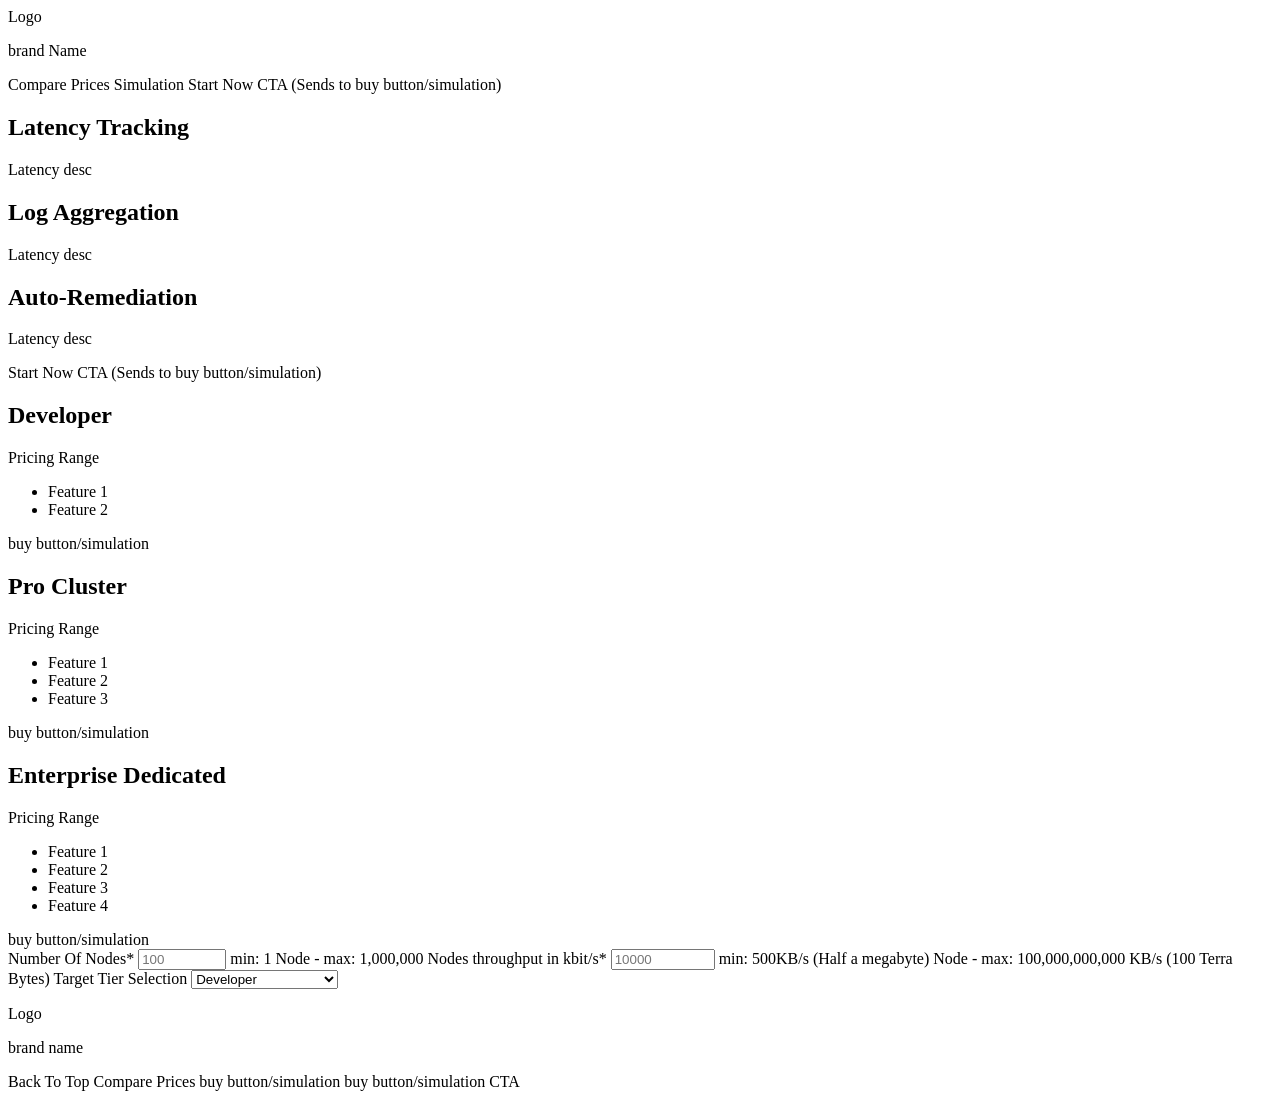
==== index.html @ 8c716d6b "Original Skeleton Structure Preformatted skeleton structure from assignment 1a." ====
<html>
    <!--Header Section-->
    <header>

        <span>
            <p>Logo</p>
            <p>brand Name</p>
        </span>
    <nav>
        <a>Compare Prices</a>
        <a>Simulation</a>
        <a>Start Now CTA (Sends to buy button/simulation)</a>
    </nav>
    </header>

    <main>
        <!--Hero-->
        <section> 
            <div>

                <h2>Latency Tracking</h2>
                <p>Latency desc</p>

                <h2>Log Aggregation</h2>
                <p>Latency desc</p>

                <h2>Auto-Remediation</h2>
                <p>Latency desc</p>
            </div>
            <a>Start Now CTA (Sends to buy button/simulation)</a>

        </section>
<!--Compare Prices Div-->
        <div> 
            <article>
                <h2>Developer</h2>
                <p>Pricing Range</p>

                <ul>
                    <li>Feature 1</li>
                    <li>Feature 2</li>
                </ul>  
                
                <a>buy button/simulation </a>
            </article> 

            <article> 
                <h2>Pro Cluster</h2>
                <p>Pricing Range</p>

                <ul>
                    <li>Feature 1</li>
                    <li>Feature 2</li>
                    <li>Feature 3</li>
                </ul>

                <a>buy button/simulation</a>
            </article>

            <article>
                <h2>Enterprise Dedicated</h2>
                <p>Pricing Range</p>

                <ul>
                    <li>Feature 1</li>
                    <li>Feature 2</li>
                    <li>Feature 3</li>
                    <li>Feature 4</li>
                </ul>

                <a>buy button/simulation</a>
            </article>
        </div>
    
        <!--buy button/simulation-->
        <section>
             <form action="#" method="post" class="lead-form">

                <label for="number-of-nodes" class="form-label">Number Of Nodes<span class="required-mark">*</span></label>
                    <!--id is corrosponds to the form labels "for". name is the label the server will see-->
                    <input
                    type="number"
                    name="numeberOfNodes"
                    id="number-of-nodes"
                    class="form-control"
                    min="1"
                    max="1000000"
                    step="1"
                    placeholder="100"
                    required>
                    <span class="input-hint">min: 1 Node - max: 1,000,000 Nodes</span>

                <label for="throughput" class="form-label">throughput in kbit/s<span class="required-mark">*</span></label>
                    <!--id is corrosponds to the form labels "for". name is the label the server will see-->
                    <input
                    type="number"
                    name="throughput"
                    id="throughput"
                    class="form-control"
                    min="500"
                    max="100000000"
                    step="500"
                    placeholder="10000"
                    required>
                    <span class="input-hint">min: 500KB/s (Half a megabyte) Node - max: 100,000,000,000 KB/s (100 Terra Bytes)</span>

                <label for="service-tier" class="form-label">Target Tier Selection</label>
                    <select name="serviceTier" id="service-tier" class="form-control">
                        <option value="developer">Developer</option>
                        <option value="pro-cluster">Pro Cluster</option>
                        <option value="enterprise-dedicated">Enterprise Dedicated</option>
                    </select>
            </form>

        </section>
    </main>
    <!--Footer Section-->
    <footer>
        <span>
            <p> Logo</p>
            <p> brand name</p>
            <nav>
                <a> Back To Top</a>
                <a> Compare Prices</a>
                <a> buy button/simulation</a>
                <a> buy button/simulation CTA</a>
            </nav>
        </span>
    </footer>
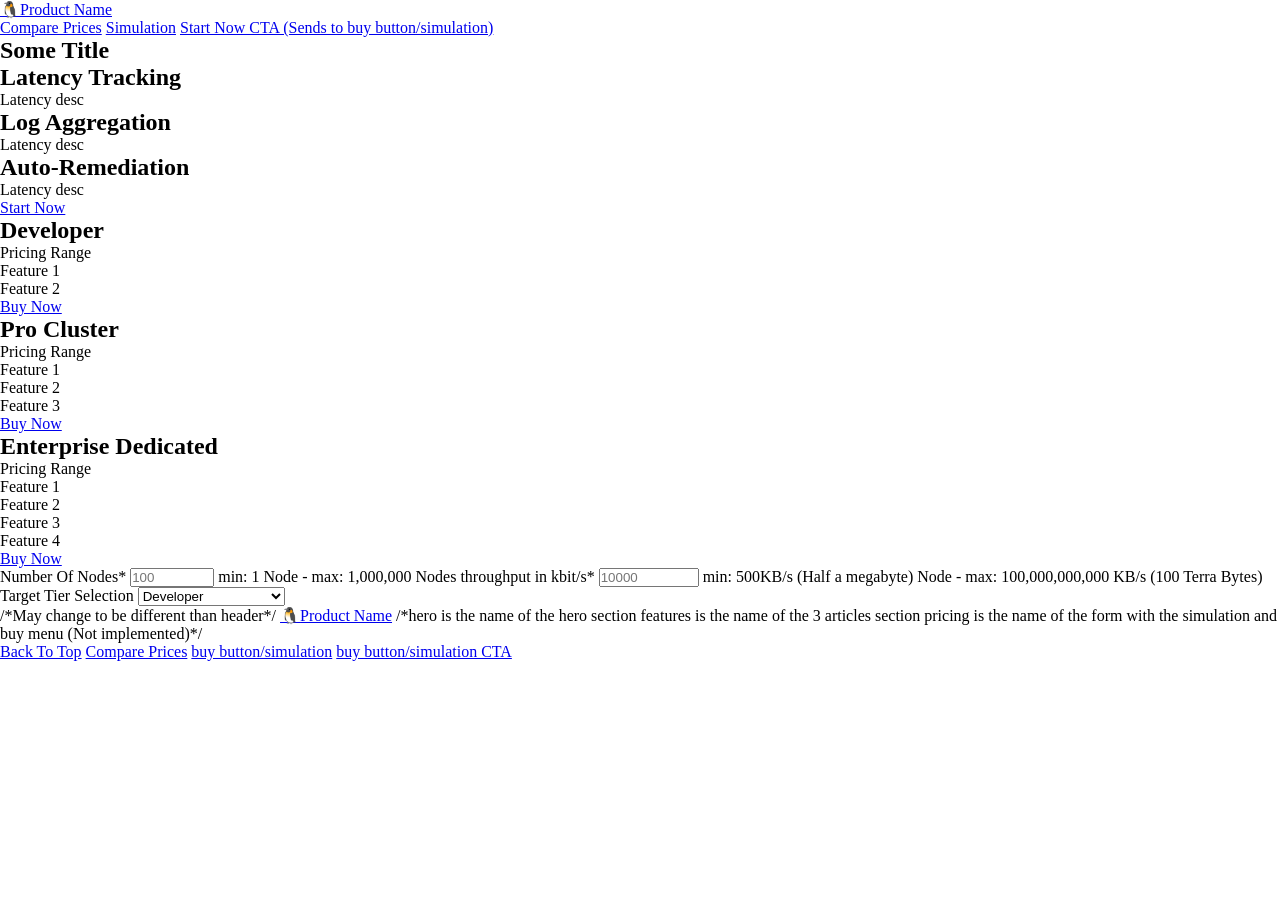
==== commit ec84a8fa: "Updated the Index.html and Styles.css The Index HTML is now set up for stylizing to happen. While I " ====
--- a/index.html
+++ b/index.html
@@ -1,79 +1,96 @@
-<html>
+<!DOCTYPE html>
+<html lang="en">
+    <head>
+        <meta charset="UTF-8">
+        <meta name="viewport" content="width=device-width, initial-scale=1.0">
+        <title>ApexPay | Financial Infastructure For Software Engineers</title>
+        <!--CSS File Links-->
+        <link rel="stylesheet" href="Styles.css">
+    </head>
+
     <!--Header Section-->
-    <header>
+    <!--Defines Logo-->
+    <header id="header" class="site-header">
+            <a href="#" class="brand-logo" aria-label="Cloud Symbol">
+            <span class="logo-icon">&#128039</span>Product Name</a>
 
-        <span>
-            <p>Logo</p>
-            <p>brand Name</p>
-        </span>
-    <nav>
-        <a>Compare Prices</a>
-        <a>Simulation</a>
-        <a>Start Now CTA (Sends to buy button/simulation)</a>
+    <nav class="header-nav">
+        <a href="features" class="btn">Compare Prices</a>
+        <a href="pricing"class="btn">Simulation</a>
+        <a href="pricing" class="btn CTA">Start Now CTA (Sends to buy button/simulation)</a>
     </nav>
     </header>
 
-    <main>
+    <main class="site-main">
+
         <!--Hero-->
-        <section> 
-            <div>
-
-                <h2>Latency Tracking</h2>
+        <section id="hero" class="hero-section"> 
+            <h1 class="hero-title">Some Title</h1>
+            <!--This many divs for the needed effect-->
+            <section class="hero-information">
+                <div class="hero-text-box">
+                    <h2>Latency Tracking</h2>
+                    <p>Latency desc</p>
+                </div>
+                
+                <div class="hero-text-box">
+                    <h2>Log Aggregation</h2>
+                    <p>Latency desc</p>
+                </div>
+                
+                <div class="hero-text-box">
+                    <h2>Auto-Remediation</h2>
                 <p>Latency desc</p>
-
-                <h2>Log Aggregation</h2>
-                <p>Latency desc</p>
-
-                <h2>Auto-Remediation</h2>
-                <p>Latency desc</p>
-            </div>
-            <a>Start Now CTA (Sends to buy button/simulation)</a>
+                </div>
+                
+            </section>
+            <a href="#pricing" class="btn CTA">Start Now</a>
 
         </section>
 <!--Compare Prices Div-->
-        <div> 
-            <article>
+        <section id="features" class="section-container"> 
+            <article class="pricing-card">
                 <h2>Developer</h2>
                 <p>Pricing Range</p>
 
-                <ul>
+                <ul class="tier-features">
                     <li>Feature 1</li>
                     <li>Feature 2</li>
                 </ul>  
                 
-                <a>buy button/simulation </a>
+                <a href="#pricing" class="btn CTA">Buy Now</a>
             </article> 
 
-            <article> 
+            <article class="pricing-card-featured"> 
                 <h2>Pro Cluster</h2>
                 <p>Pricing Range</p>
 
-                <ul>
+                <ul class="tier-features">
                     <li>Feature 1</li>
                     <li>Feature 2</li>
                     <li>Feature 3</li>
                 </ul>
 
-                <a>buy button/simulation</a>
+                <a href="#pricing" class="btn CTA">Buy Now</a>
             </article>
 
-            <article>
+            <article class="pricing-card">
                 <h2>Enterprise Dedicated</h2>
                 <p>Pricing Range</p>
 
-                <ul>
+                <ul class="tier-features">
                     <li>Feature 1</li>
                     <li>Feature 2</li>
                     <li>Feature 3</li>
                     <li>Feature 4</li>
                 </ul>
 
-                <a>buy button/simulation</a>
+                <a href="#pricing" class="btn CTA">Buy Now</a>
             </article>
-        </div>
+        </section>
     
         <!--buy button/simulation-->
-        <section>
+        <section id="pricing" class="section-container">
              <form action="#" method="post" class="lead-form">
 
                 <label for="number-of-nodes" class="form-label">Number Of Nodes<span class="required-mark">*</span></label>
@@ -116,15 +133,19 @@
     </main>
     <!--Footer Section-->
     <footer>
-        <span>
-            <p> Logo</p>
-            <p> brand name</p>
-            <nav>
-                <a> Back To Top</a>
-                <a> Compare Prices</a>
-                <a> buy button/simulation</a>
-                <a> buy button/simulation CTA</a>
+        /*May change to be different than header*/
+            <a href="#" class="brand-logo" aria-label="Cloud Symbol">
+            <span class="logo-icon">&#128039</span>Product Name</a>
+
+            /*hero is the name of the hero section
+            features is the name of the 3 articles section
+            pricing is the name of the form with the simulation and buy menu (Not implemented)*/
+            <nav class="footer-nav"> 
+                <a href="hero">Back To Top</a>
+                <a href="features">Compare Prices</a>
+                <a href="pricing">buy button/simulation</a>
+                <a href="pricing">buy button/simulation CTA</a>
             </nav>
-        </span>
+       
     </footer>
     
--- a/Styles.css
+++ b/Styles.css
@@ -0,0 +1,28 @@
+
+/*Put Future Variables Here*/
+:root{
+    --font-family: -apple-systems, BlinkMacSystemFont, "Segoe UI", Arial, sans-serif;
+
+}
+
+/* Reset Browser Styling*/
+*, *::before, *::after{
+box-sizing: border-box;
+padding: 0;
+margin: 0;
+}
+
+
+/*CSS Will Go Here*/
+html{
+
+    .header-site{
+
+    }
+    .main-site{
+
+    }
+    .footer-site{
+
+    }
+}
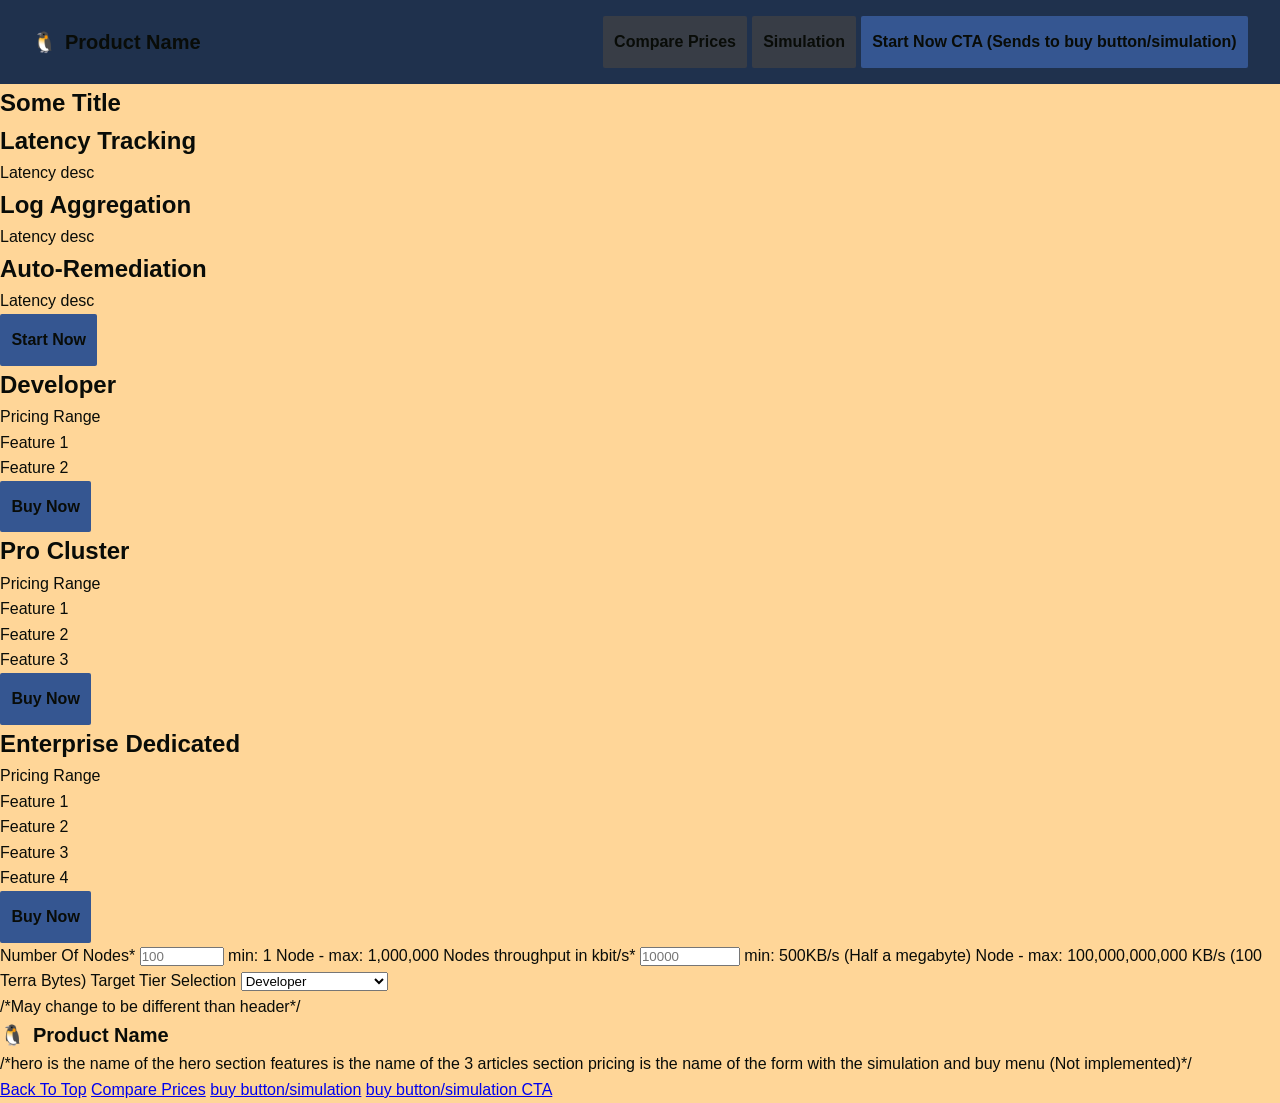
==== commit a6dc6317: "Header and Button Formatting Header and Button Formatting with some additional coloration, and exten" ====
--- a/index.html
+++ b/index.html
@@ -9,16 +9,16 @@
     </head>
 
     <!--Header Section-->
-    <!--Defines Logo-->
+    
     <header id="header" class="site-header">
-            <a href="#" class="brand-logo" aria-label="Cloud Symbol">
-            <span class="logo-icon">&#128039</span>Product Name</a>
-
-    <nav class="header-nav">
-        <a href="features" class="btn">Compare Prices</a>
-        <a href="pricing"class="btn">Simulation</a>
-        <a href="pricing" class="btn CTA">Start Now CTA (Sends to buy button/simulation)</a>
-    </nav>
+        <!--Defines Logo-->
+        <a href="#" class="brand-logo" aria-label="Cloud Symbol">
+        <span class="logo-icon">&#128039</span>Product Name</a>
+        <nav class="header-nav">
+            <a href="features" class="btn">Compare Prices</a>
+            <a href="pricing"class="btn">Simulation</a>
+            <a href="pricing" class="btn CTA">Start Now CTA (Sends to buy button/simulation)</a>
+        </nav>
     </header>
 
     <main class="site-main">
--- a/Styles.css
+++ b/Styles.css
@@ -2,7 +2,16 @@
 /*Put Future Variables Here*/
 :root{
     --font-family: -apple-systems, BlinkMacSystemFont, "Segoe UI", Arial, sans-serif;
-
+    --button: #383d46;
+    --button-hover:#505765;
+    --button-CTA: #355691;
+    --button-CTA-hover: #368F8B;
+    --hero-background: #F3DFC1;
+    --features-background: #CBBFBB;
+    --header-footer:#1F314D;
+    --primary-text: #090C08;
+    --main-background: #ffd698;
+    --transition-speed:.2;
 }
 
 /* Reset Browser Styling*/
@@ -15,14 +24,97 @@
 
 /*CSS Will Go Here*/
 html{
+    scroll-behavior: smooth;
+    font-family: var(--font-family);
+    background-color: var(--main-background);
+    color: var(--primary-text); /*Saves repeated calls to change text color by having a default*/
+    /*Text Font Color*/
+    line-height: 1.6;
 
-    .header-site{
+    /*Buttons*/
+    .btn{
+        background-color: var(--button);
+        display: inline-flex;
+        align-items: center;
+        justify-content: center;
+        color:var(--primary-text);
 
+        padding:.75rem .65rem;
+        font-size: 1rem;
+        font-weight: 600; /*Bold is weight*/    
+        text-decoration: none; /*Removes default styling*/
+        border-radius: 2px; /*Curvyness 50% is circle*/
+        border: 1px solid;
+        border-color: transparent; /*Transparent is not visible border*/
+        cursor: pointer;
+
+        transition: background-color var(--transition-speed), transform var(--transition-speed),border-color var(--border-color); 
+    }
+    .btn:hover{
+        color:var(--primary-text);
+        display: inline-flex;
+        background-color: var(--button-hover);
+        transform: translateY(-1px);
+    }
+    .CTA{
+        color:var(--primary-text);
+        display: inline-flex;
+        background-color: var(--button-CTA);
+    }
+    .CTA:hover{
+        color:var(--primary-text);
+        display: inline-flex;
+        background-color: var(--button-CTA-hover);
+        transform: translateY(-1px);
+    }
+    .site-header{
+        width: 100%; /*Fills enitre screen*/
+        display: inline-flex; /*Always apply to parent so the children will follow*/
+        position: sticky;        
+        z-index: 1000; /*Z axis is important for layering*/
+        
+        justify-content: space-between;
+        align-items: center;
+
+        padding: 1rem 2rem;
+        /*RGB colors 0-255,0-255,0-255 aplha is 0-1 (Invisible-Solide through Decimals)*/
+        background-color: var(--header-footer);
+        border-bottom: 1px solid var(--border-color);
+    }
+    .header-nav{
+        justify-self: right;
     }
     .main-site{
-
+        display: flex; /*Always apply to parent so the children will follow*/
+        position: sticky;
+        display: inline-flex;
+        align-items: center;
+        background-color:var(---main-background);
+    }
+    .hero{
+        display: flex; /*Always apply to parent so the children will follow*/
+        position: sticky;
+        display: inline-flex;
+        align-items: center;
+        background-color:var(--hero-background);
+    }
+    .features{
+        background-color:var(--features-background);
     }
     .footer-site{
+        background-color:var(--header-footer);
+    }
+ .brand-logo{
+    font-size: 1.25rem;
+    font-weight: 700;
+    text-decoration: none;
+    display: flex;
+    align-items: center;
+    gap: .5rem;
+    color:var(--primary-text);
+    }
 
-    }
+/*Unused Classes:
+Header Nav
+Footer Nav*/
 }
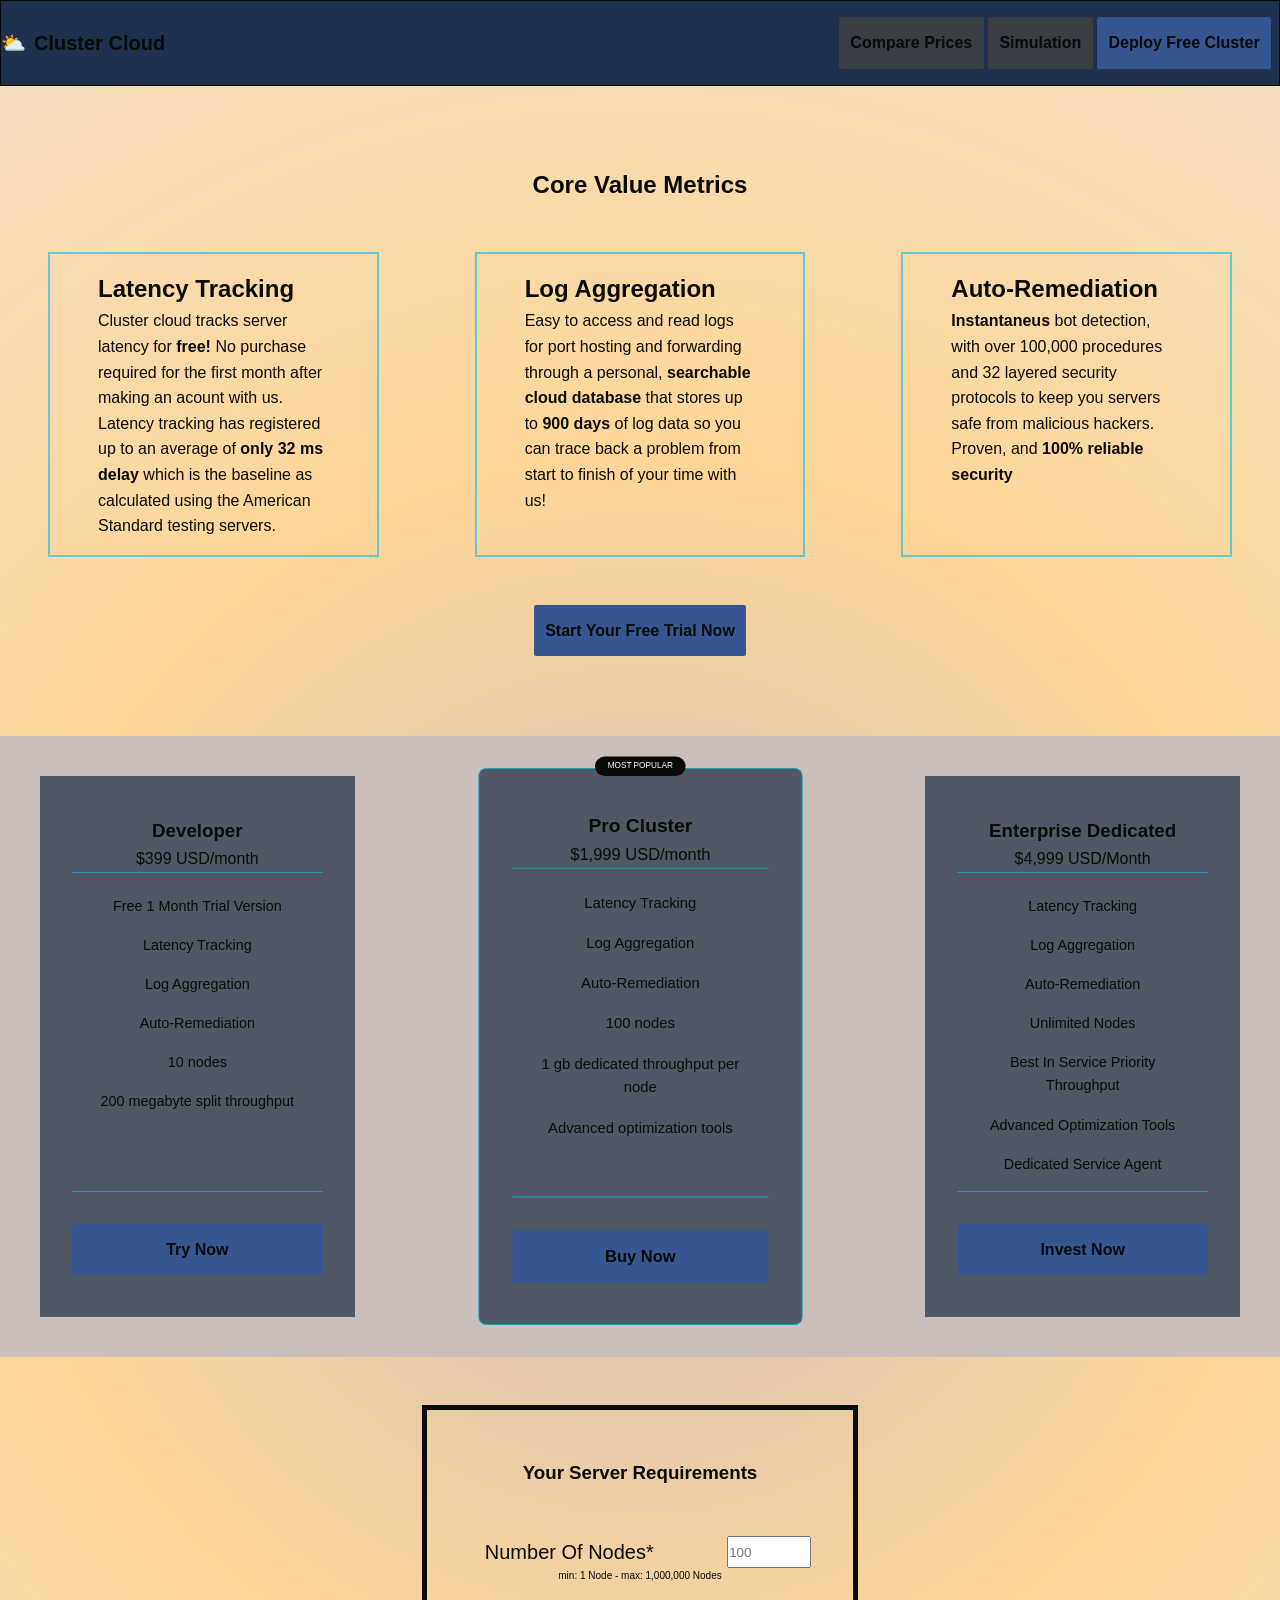
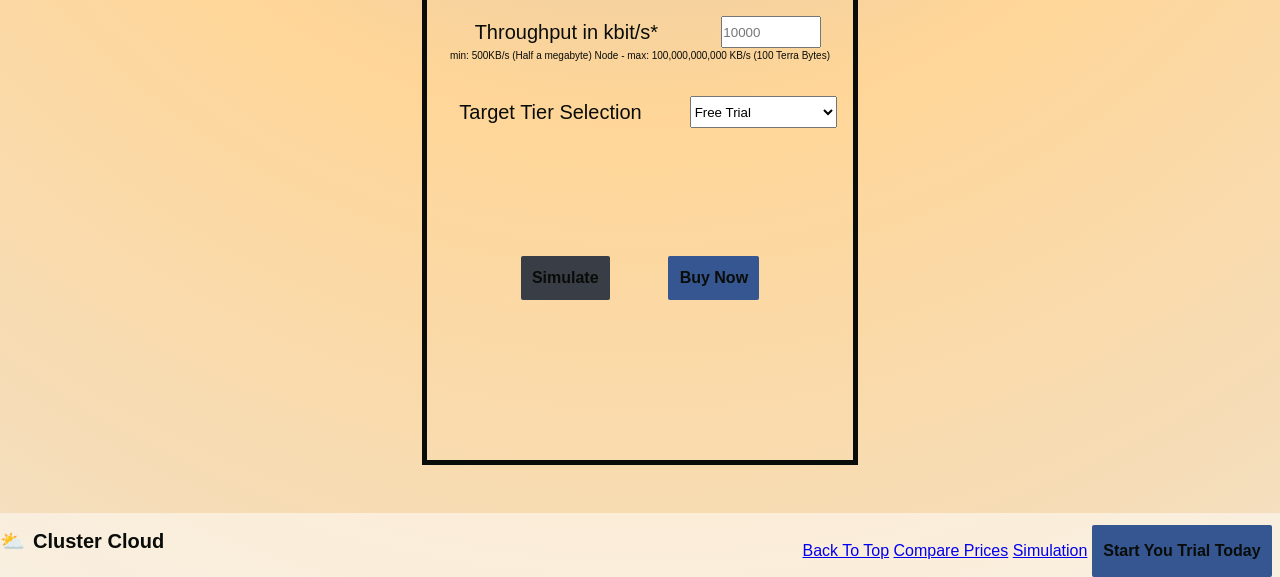
==== commit b6047d18: "Added Updated Component Tree To MD The one is 1a is no longer perfectly accurate so this one in the " ====
--- a/index.html
+++ b/index.html
@@ -1,9 +1,10 @@
 <!DOCTYPE html>
 <html lang="en">
+
     <head>
         <meta charset="UTF-8">
         <meta name="viewport" content="width=device-width, initial-scale=1.0">
-        <title>ApexPay | Financial Infastructure For Software Engineers</title>
+        <title>DevPulse | Cloud Infrastructure SaaS </title>
         <!--CSS File Links-->
         <link rel="stylesheet" href="Styles.css">
     </head>
@@ -13,11 +14,11 @@
     <header id="header" class="site-header">
         <!--Defines Logo-->
         <a href="#" class="brand-logo" aria-label="Cloud Symbol">
-        <span class="logo-icon">&#128039</span>Product Name</a>
-        <nav class="header-nav">
-            <a href="features" class="btn">Compare Prices</a>
-            <a href="pricing"class="btn">Simulation</a>
-            <a href="pricing" class="btn CTA">Start Now CTA (Sends to buy button/simulation)</a>
+        <span class="logo-icon">&#9925</span>Cluster Cloud</a>
+        <nav class="header-footer-nav">
+            <a href="#features" class="btn">Compare Prices</a>
+            <a href="#pricing"class="btn">Simulation</a>
+            <a href="#pricing" class="btn CTA">Deploy Free Cluster</a>
         </nav>
     </header>
 
@@ -25,79 +26,91 @@
 
         <!--Hero-->
         <section id="hero" class="hero-section"> 
-            <h1 class="hero-title">Some Title</h1>
+            <h1 class="hero-title">Core Value Metrics</h1>
             <!--This many divs for the needed effect-->
             <section class="hero-information">
-                <div class="hero-text-box">
+                <div class="hero-text">
                     <h2>Latency Tracking</h2>
-                    <p>Latency desc</p>
+                    <p>Cluster cloud tracks server latency for <b>free!</b> No purchase required for the first month after making an acount with us. Latency tracking has registered up to an average of <b>only 32 ms delay</b> which is the baseline as calculated using the American Standard testing servers.</p>
                 </div>
                 
-                <div class="hero-text-box">
+                <div class="hero-text">
                     <h2>Log Aggregation</h2>
-                    <p>Latency desc</p>
+                    <p>Easy to access and read logs for port hosting and forwarding through a personal, <b>searchable cloud database</b> that stores up to <b>900 days</b> of log data so you can trace back a problem from start to finish of your time with us!</p>
                 </div>
                 
-                <div class="hero-text-box">
+                <div class="hero-text">
                     <h2>Auto-Remediation</h2>
-                <p>Latency desc</p>
+                    <p><b>Instantaneus</b> bot detection, with over 100,000 procedures and 32 layered security protocols to keep you servers safe from malicious hackers. Proven, and <b>100% reliable security</b></p>
                 </div>
-                
+
             </section>
-            <a href="#pricing" class="btn CTA">Start Now</a>
-
+        <a href="#pricing" class="btn CTA hero-button">Start Your Free Trial Now</a> 
         </section>
 <!--Compare Prices Div-->
-        <section id="features" class="section-container"> 
-            <article class="pricing-card">
-                <h2>Developer</h2>
-                <p>Pricing Range</p>
+        <section id="features" class="section-header features-section"> 
+            <article class="features-card">
+                <h3>Developer</h3>
+                <p>$399 USD/month</p>
 
                 <ul class="tier-features">
-                    <li>Feature 1</li>
-                    <li>Feature 2</li>
+                    <li>Free 1 Month Trial Version</li>
+                    <li>Latency Tracking</li>
+                    <li>Log Aggregation</li>
+                    <li>Auto-Remediation</li>
+                    <li>10 nodes</li>
+                    <li>200 megabyte split throughput</li>
+
                 </ul>  
                 
-                <a href="#pricing" class="btn CTA">Buy Now</a>
+                <a href="#pricing" class="features-button btn CTA">Try Now</a>
             </article> 
 
-            <article class="pricing-card-featured"> 
-                <h2>Pro Cluster</h2>
-                <p>Pricing Range</p>
+            <article class="features-card recommended"> 
+                <div class="popular-tag">Most Popular</div>
+                <h3>Pro Cluster</h3>
+                <p>$1,999 USD/month</p>
 
                 <ul class="tier-features">
-                    <li>Feature 1</li>
-                    <li>Feature 2</li>
-                    <li>Feature 3</li>
+                    <li>Latency Tracking</li>
+                    <li>Log Aggregation</li>
+                    <li>Auto-Remediation</li>
+                    <li>100 nodes</li>
+                    <li>1 gb dedicated throughput per node</li>
+                    <li>Advanced optimization tools</li>
                 </ul>
-
-                <a href="#pricing" class="btn CTA">Buy Now</a>
+                <a href="#pricing" class="features-button btn CTA">Buy Now</a>
             </article>
 
-            <article class="pricing-card">
-                <h2>Enterprise Dedicated</h2>
-                <p>Pricing Range</p>
+            <article class="features-card">
+                <h3>Enterprise Dedicated</h3>
+                <p>$4,999 USD/Month</p>
 
                 <ul class="tier-features">
-                    <li>Feature 1</li>
-                    <li>Feature 2</li>
-                    <li>Feature 3</li>
-                    <li>Feature 4</li>
+                    <li>Latency Tracking</li>
+                    <li>Log Aggregation</li>
+                    <li>Auto-Remediation</li>
+                    <li>Unlimited Nodes</li>
+                    <li>Best In Service Priority Throughput</li>
+                    <li>Advanced Optimization Tools</li>
+                    <li>Dedicated Service Agent</li>
                 </ul>
-
-                <a href="#pricing" class="btn CTA">Buy Now</a>
+                <a href="#pricing" class="features-button btn CTA">Invest Now</a>
             </article>
         </section>
     
         <!--buy button/simulation-->
-        <section id="pricing" class="section-container">
-             <form action="#" method="post" class="lead-form">
+        <section id="pricing" class="section-header">
 
-                <label for="number-of-nodes" class="form-label">Number Of Nodes<span class="required-mark">*</span></label>
+             <form action="#" method="post" class="form-wrapper">
+                <h3 class="form-title">Your Server Requirements</h3>
+
+                <div class="question-answer">
+                <label for="number-of-nodes" class="form-label">Number Of Nodes*</label>
                     <!--id is corrosponds to the form labels "for". name is the label the server will see-->
                     <input
                     type="number"
-                    name="numeberOfNodes"
+                    name="numberOfNodes"
                     id="number-of-nodes"
                     class="form-control"
                     min="1"
@@ -105,9 +118,11 @@
                     step="1"
                     placeholder="100"
                     required>
+                </div>
                     <span class="input-hint">min: 1 Node - max: 1,000,000 Nodes</span>
 
-                <label for="throughput" class="form-label">throughput in kbit/s<span class="required-mark">*</span></label>
+                <div class="question-answer">
+                <label for="throughput" class="form-label">Throughput in kbit/s*</label>
                     <!--id is corrosponds to the form labels "for". name is the label the server will see-->
                     <input
                     type="number"
@@ -119,33 +134,42 @@
                     step="500"
                     placeholder="10000"
                     required>
+                </div>
                     <span class="input-hint">min: 500KB/s (Half a megabyte) Node - max: 100,000,000,000 KB/s (100 Terra Bytes)</span>
-
+                
+                <div class="question-answer">
                 <label for="service-tier" class="form-label">Target Tier Selection</label>
                     <select name="serviceTier" id="service-tier" class="form-control">
+                        <option value="developer-free">Free Trial</option>
                         <option value="developer">Developer</option>
                         <option value="pro-cluster">Pro Cluster</option>
                         <option value="enterprise-dedicated">Enterprise Dedicated</option>
                     </select>
+                </div>  
+
+            <!--Submission Buttons-->
+            <div class="form-buttons">
+            
+                <button class="btn">Simulate</button>
+                <button class="btn CTA">Buy Now</button>
+            </div>
             </form>
 
+            
         </section>
     </main>
     <!--Footer Section-->
-    <footer>
-        /*May change to be different than header*/
+    <footer class="footer-site">
+        <!--May change to be different than header-->
             <a href="#" class="brand-logo" aria-label="Cloud Symbol">
-            <span class="logo-icon">&#128039</span>Product Name</a>
-
-            /*hero is the name of the hero section
-            features is the name of the 3 articles section
-            pricing is the name of the form with the simulation and buy menu (Not implemented)*/
-            <nav class="footer-nav"> 
-                <a href="hero">Back To Top</a>
-                <a href="features">Compare Prices</a>
-                <a href="pricing">buy button/simulation</a>
-                <a href="pricing">buy button/simulation CTA</a>
+            <span class="logo-icon">&#9925</span>Cluster Cloud</a>
+            <nav class="header-footer-nav"> 
+                <a href="#hero">Back To Top</a>
+                <a href="#features">Compare Prices</a>
+                <a href="#pricing">Simulation</a>
+                <a href="#pricing" class="btn CTA">Start You Trial Today</a>
             </nav>
+            
        
     </footer>
     
--- a/Styles.css
+++ b/Styles.css
@@ -1,37 +1,245 @@
-
-/*Put Future Variables Here*/
-:root{
-    --font-family: -apple-systems, BlinkMacSystemFont, "Segoe UI", Arial, sans-serif;
-    --button: #383d46;
-    --button-hover:#505765;
-    --button-CTA: #355691;
-    --button-CTA-hover: #368F8B;
-    --hero-background: #F3DFC1;
-    --features-background: #CBBFBB;
-    --header-footer:#1F314D;
-    --primary-text: #090C08;
-    --main-background: #ffd698;
-    --transition-speed:.2;
-}
-
-/* Reset Browser Styling*/
-*, *::before, *::after{
-box-sizing: border-box;
-padding: 0;
-margin: 0;
-}
-
-
-/*CSS Will Go Here*/
-html{
-    scroll-behavior: smooth;
-    font-family: var(--font-family);
-    background-color: var(--main-background);
-    color: var(--primary-text); /*Saves repeated calls to change text color by having a default*/
-    /*Text Font Color*/
-    line-height: 1.6;
-
-    /*Buttons*/
+/*Initial Set Up*/
+    :root{
+        --font-family: -apple-systems, BlinkMacSystemFont, "Segoe UI", Arial, sans-serif;
+        --button: #383d46;
+        --button-hover:#505765;
+        --button-CTA: #355691;
+        --button-CTA-hover: #368F8B;
+        --lighter-gradient-background: #F3DFC1;
+        --features-background: #CBBFBB;
+        --header-footer:#1f314d;
+        --primary-text: #090C08;
+        --border-color: rgba(0, 192, 235, 0.6);
+        --main-background: #ffd698;
+        --transition-speed:.2;
+
+}
+
+    *, *::before, *::after{
+    box-sizing: border-box;
+    padding: 0;
+    margin: 0;
+}
+
+
+                                                        /*Sections Below*/
+
+
+/*html Section*/
+    html{
+        scroll-behavior: smooth;
+        font-family: var(--font-family);
+        background:
+        radial-gradient( /*Applying A Universal Gradiant Color For My Background for a nice but consistant background*/
+            circle,
+            var(--features-background) 0%,
+            var(--main-background) 50%,
+            var(--lighter-gradient-background) 100%
+        );
+        color: var(--primary-text); /*Saves repeated calls to change text color by having a default*/
+        /*Text Font Color*/
+        line-height: 1.6;
+    }
+
+/*Header Section*/
+    .brand-logo{
+        font-size: 1.25rem;
+        font-weight: 700;
+        text-decoration: none;
+        display: flex;
+        gap: .5rem;
+        color:var(--primary-text); /*Overrides the wierd purple*/
+    }
+    .site-header{
+        width: 100%; /*Fills enitre screen*/
+        display: inline-flex; /*Always apply to parent so the children will follow*/
+        position: sticky;      
+        flex-shrink: auto;
+        top:0;  
+        z-index: 1000; /*Z axis is important for layering*/    
+        justify-content: space-between;
+        align-items: center;
+        
+        background-color: var(--header-footer);
+        padding: 1rem 0;
+        border: 1px solid var(--primary-text);
+    }
+
+/*Main Section*/
+    .main-site{
+        display: flex; 
+        position: sticky;
+        display: inline-flex;
+        align-items: center;
+    }
+
+/*Hero Section*/
+    .hero-section{
+        display: flex; 
+        align-items: center;
+        flex-direction: column;
+        justify-content: space-between;
+        padding: 5rem 0;
+    }
+    .hero-title{
+        display: flex;
+        align-items: center;
+    }
+    .hero-information{
+        display: flex;
+        justify-content: space-around;
+        flex-direction: row; /*Changes direction and due to divs becomes aligns content left to right*/
+        
+    }
+    .hero-text{
+        padding: 1rem 3rem;
+        border-radius: 3px var(--button);
+        border: 2px solid var(--border-color);
+        margin: 3rem;
+        height: 0 auto;
+        width: 30%;
+    }
+    .hero-text h2{
+        align-items: center;
+    }
+    .hero-button{
+        align-items: center;
+    }
+
+/*Features Section Of The Page*/
+    .features-section{
+        display: grid;
+        grid-template-columns: repeat(auto-fit,minmax(320px,1fr));
+        gap: 8rem;
+        align-items: stretch; /*on the cross axis it will pull the content and stretch it over all the space to fill the box*/
+        background-color:var(--features-background);
+        padding: 2.5rem;
+    }
+    .features-card{
+        background-color: var(--button-hover);
+        padding: 2.5rem 2rem;
+        border-radius: 8px solid var(--primary-text);
+        display: flex;
+        
+        flex-direction: column;
+        position: relative;  /*position lets you hold the location of a value*/
+        transition: transform var(--transition-speed);
+    }
+    .features-card.recommended{
+        border: 1px solid var(--border-color);
+        padding: 2.5rem 2rem;
+        border-radius: 8px;
+        display: flex;
+        flex-direction: column;
+        position: relative;  /*position lets you hold the location of a value*/
+        transform: scale(1.03);
+        transition: transform var(--transition-speed);
+    }
+    .features-card:hover{
+        transform: translateY(-4px);
+        border:1px solid var(--primary-text);
+    }
+    .features-card.recommended:hover{
+        transform: translateY(-4px);
+        border-color: var(--primary-text);
+        border:2px solid var(--primary-text);
+        transform: scale(1.03);
+
+    }
+    .features-card ul{ /*Using a more subtle seperation instead of changing the dots to something else*/
+        align-content: left;
+        padding: 0.9rem .9rem;
+        border-top: 1px solid var(--border-color);
+        border-bottom: 1px solid var(--border-color);
+        height: 20rem;
+    }
+    .features-card li{ /*if there is a li inside of tier features is whitespace. Greater than is the direct descendent*/ 
+        font-style: none;
+        align-content: left;
+        padding: 0.5rem 0;
+        font-size: .9rem;
+    }
+    .features-card li::marker {/*Turns dots into empty Note: we could also use Before here*/
+        content: "";
+    }
+    .features-button{
+        display: flex;
+        flex-shrink: auto;
+        margin-top: 2rem; /*Aligns buttons on the bottom of the page in the same space on each card when tied with min max*/
+    }
+    .popular-tag{
+        position: absolute; /*Absolute to the relative position the parent has*/
+        top: -12px;
+        left: 50%;
+        transform: translateX(-50%);
+        background-color: var(--primary-text);
+        color: #FFF;
+        font-size: 0.5rem;
+        font-weight: 700px;
+        padding: .2rem .75rem;
+        border-radius: 9999px;
+        text-transform: uppercase;
+    }
+
+/*Footer Syling*/
+    .footer-site{
+        width: 100%; /*Fills enitre screen*/
+        display: inline-flex; 
+        flex-shrink: auto;
+        z-index: 1000; /*Z axis is important for layering*/
+        
+        justify-content: space-between;
+
+        background-color: rgba(255, 255, 255, 0.5); /*Transparent Black*/
+        padding: .75rem 0 0 0;
+    }
+    .header-footer-nav{
+        justify-self: right;
+        margin: 0 .5rem;
+    }
+    
+/*Form Section*/
+.form-title{
+    align-content: center;
+    padding: 3rem 0;
+    font-weight: 800;
+}
+.form-wrapper{
+    display: flex;
+    justify-content: space-evenly;
+    align-content: left;
+    flex-direction: column;
+    border: 5px solid var(--primary-text);
+    padding: 0rem 0rem 10rem 0rem;
+    margin: 3% 33%; /*Variable Margin For Different Screens*/
+}
+.form-label{
+    font-size: 20px; 
+    margin: 0rem 2rem 0 1rem;
+}
+.question-answer{
+    display: flex;
+    justify-content: space-evenly;
+    align-content: left;
+}
+.form-control{
+    height: 2rem;
+}
+.input-hint{
+    margin: 0 0 2rem 0;
+    align-content: left;  
+    font-size: 10px;
+}
+.form-buttons{
+    display: flex;
+    align-content: center;
+    justify-content: space-around;
+    margin: 8rem 4rem 0rem 4rem;
+    flex-shrink: auto;
+}
+
+
+/*Buttons*/
     .btn{
         background-color: var(--button);
         display: inline-flex;
@@ -43,9 +251,9 @@
         font-size: 1rem;
         font-weight: 600; /*Bold is weight*/    
         text-decoration: none; /*Removes default styling*/
-        border-radius: 2px; /*Curvyness 50% is circle*/
+        border-radius: 2px; /*Curvyness*/
         border: 1px solid;
-        border-color: transparent; /*Transparent is not visible border*/
+        border-color: transparent; /*Transparent is not visible border yet*/
         cursor: pointer;
 
         transition: background-color var(--transition-speed), transform var(--transition-speed),border-color var(--border-color); 
@@ -54,6 +262,7 @@
         color:var(--primary-text);
         display: inline-flex;
         background-color: var(--button-hover);
+        border:1px solid var(--primary-text);
         transform: translateY(-1px);
     }
     .CTA{
@@ -65,56 +274,77 @@
         color:var(--primary-text);
         display: inline-flex;
         background-color: var(--button-CTA-hover);
+        border:1px solid var(--primary-text);
         transform: translateY(-1px);
     }
-    .site-header{
-        width: 100%; /*Fills enitre screen*/
-        display: inline-flex; /*Always apply to parent so the children will follow*/
-        position: sticky;        
-        z-index: 1000; /*Z axis is important for layering*/
-        
+
+/*Universal styling options*/
+    .section-header{
+        flex: grid;
+        text-align: center;
+        margin-bottom: 3rem;
+        grid-template-columns: repeat(auto-fit,minmax(280px,1fr));
+    }
+    @media (max-width:768px){
+    :root{
+            --font-size:8px;
+        }
+    .hero-section{
+        display: flex; 
+        align-items: center;
+        flex-direction: column;
         justify-content: space-between;
-        align-items: center;
-
-        padding: 1rem 2rem;
-        /*RGB colors 0-255,0-255,0-255 aplha is 0-1 (Invisible-Solide through Decimals)*/
-        background-color: var(--header-footer);
-        border-bottom: 1px solid var(--border-color);
-    }
-    .header-nav{
-        justify-self: right;
-    }
-    .main-site{
-        display: flex; /*Always apply to parent so the children will follow*/
-        position: sticky;
-        display: inline-flex;
-        align-items: center;
-        background-color:var(---main-background);
-    }
-    .hero{
-        display: flex; /*Always apply to parent so the children will follow*/
-        position: sticky;
-        display: inline-flex;
-        align-items: center;
-        background-color:var(--hero-background);
-    }
-    .features{
-        background-color:var(--features-background);
-    }
-    .footer-site{
-        background-color:var(--header-footer);
-    }
- .brand-logo{
-    font-size: 1.25rem;
-    font-weight: 700;
-    text-decoration: none;
-    display: flex;
-    align-items: center;
-    gap: .5rem;
-    color:var(--primary-text);
-    }
-
-/*Unused Classes:
-Header Nav
-Footer Nav*/
+        padding: 0rem;
+    }
+    .hero-information{
+        display: flex;
+        justify-content: space-around;
+        flex-direction: column; /*Changes direction and due to divs becomes aligns content left to right*/
+    }
+    .hero-text{
+        padding: 0rem 0rem;
+        border-radius: 3px var(--button);
+        border: 2px solid var(--border-color);
+        margin: 0rem;
+        height: 0 auto;
+    }
+    .form-title{
+    align-content: center;
+    padding: 3rem 0;
+    font-weight: 800;
+}
+.form-wrapper{
+    display: flex;
+    justify-content: space-evenly;
+    align-content: left;
+    flex-direction: column;
+    border: 3px solid var(--primary-text);
+    padding: 0rem 0rem 2rem 0rem;
+    margin: 3% 33%; /*Variable Margin For Different Screens*/
+}
+.form-label{
+    font-size: 16px; 
+    margin: 0rem 1rem 0 .5rem;
+}
+.question-answer{
+    display: flex;
+    justify-content: space-evenly;
+    align-content: left;
+}
+.form-control{
+    height: 2rem;
+    width: 2rem;
+}
+.input-hint{
+    margin: 0 0 1rem 0;
+    align-content: left;  
+    font-size: 6px;
+}
+.form-buttons{
+    display: flex;
+    align-content: center;
+    justify-content: space-around;
+    margin: 2rem 1rem 0rem 1rem;
+    flex-shrink: auto;
+}
 }
